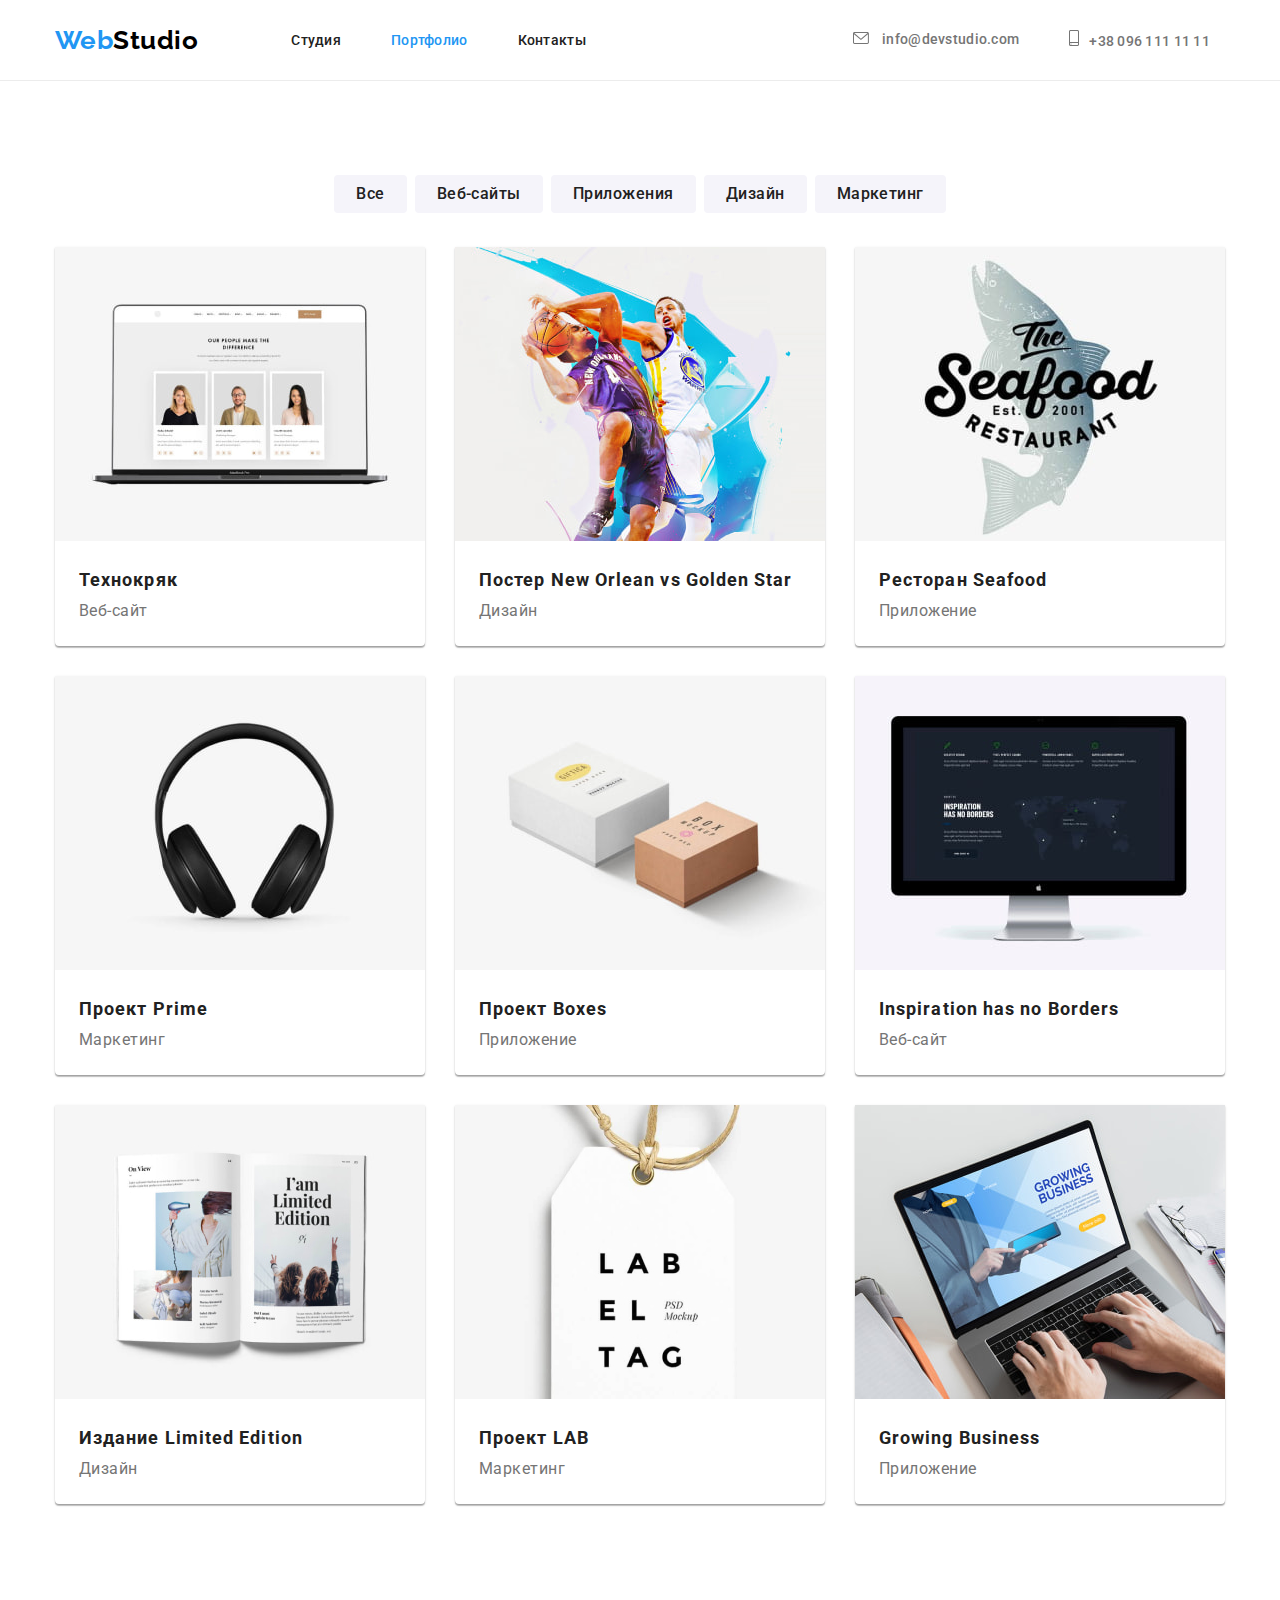
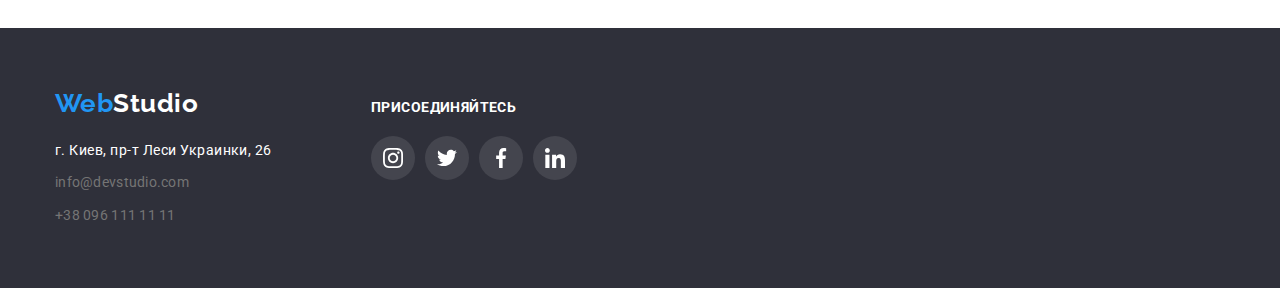
==== portfolio.html @ a1ad8b72 "HomeWork-5" ====
<!DOCTYPE html>
<html lang="ru">

<head>
  <meta charset="UTF-8" />
  <meta name="viewport" content="width=device-width, initial-scale=1.0" />
  <title lang="en">Home Work 3</title>
  <link rel="stylesheet" href="https://cdnjs.cloudflare.com/ajax/libs/modern-normalize/1.0.0/modern-normalize.css">
  <link rel="stylesheet" href="./css/styles.css" />
  <link href="https://fonts.googleapis.com/css2?family=Raleway:wght@700&family=Roboto:wght@400;500;700;900&display=swap"
    rel="stylesheet" />
</head>

<body>
  <!--HEADER-->
  <header class="header header-portfolio">
    <div class="header-container">
      <nav class="nav-container">
        <a href="index.html" class="title-webstudio">
          <span class="title-web">Web</span><span class="title-studio">Studio</span>
        </a>
        <ul class="header-list list">
          <li class="item"><a href="index.html" class="header-link">Студия</a></li>
          <li class="item"><a href="portfolio.html" class="header-link portfolio-link">Портфолио</a></li>
          <li class="item"><a href="" class="header-link">Контакты</a></li>
        </ul>
      </nav>

      <!--CONTACTS-->
      <ul class="contacts-list list">
        <li class="item">
          <div class="contacts-link">
            <a href="mailto:info@devstudio.com" class="emeil-mobile">
              <svg class="email-icon" width="16" height="12">
                <use href="./img/symbol-defs.svg#icon-envelope"></use>
              </svg>
              info@devstudio.com</a>
          </div>
        </li>
        <li class="item">
          <div class="contacts-link">
            <a href="tel:+380961111111" class="emeil-mobile"><svg class="mobile-icon" width="10" height="16">
                <use href="./img/symbol-defs.svg#icon-smartphone"></use>
              </svg>+38 096 111 11 11</a>
          </div>
        </li>
      </ul>
    </div>
  </header>

  <main class="portfolio-main">
    <!--FILTERS-->
    <section class="filters_projects">
      <div class="container-portfolio container">
        <ul class="filters-list">
          <li class="item">
            <button type="button" class="filters-list_item">Все</button>
          </li>
          <li class="item">
            <button type="button" class="filters-list_item ">Веб-сайты</button>
          </li>
          <li class="item">
            <button type="button" class="filters-list_item">Приложения</button>
          </li>
          <li class="item">
            <button type="button" class="filters-list_item">Дизайн</button>
          </li>
          <li class="item">
            <button type="button" class="filters-list_item">Маркетинг</button>
          </li>
        </ul>
        <!--PROJECTS-->
        <ul class="projects-list">
          <li class="item">
            <a href="#!"><img src="./img/images-portfolio/project-1.jpg" alt="Технокряк" width="370" height="294" /></a>
            <div class="container-info">
              <h3 class="projects-list_title">Технокряк</h3>
              <p class="projects-list_info">Веб-сайт</p>
            </div>
          </li>
          <li class="item">
            <a href="#!"><img src="./img/images-portfolio/project-2.jpg" alt="Постер New Orlean vs Golden Star"
                width="370" height="294" /></a>
            <div class="container-info">
              <h3 class="projects-list_title">
                Постер New Orlean vs Golden Star
              </h3>
              <p class="projects-list_info">Дизайн</p>
            </div>
          </li>
          <li class="item">
            <a href="#!"><img src="./img/images-portfolio/project-3.jpg" alt="Ресторан Seafood" width="370"
                height="294" /></a>
            <div class="container-info">
              <h3 class="projects-list_title">Ресторан Seafood</h3>
              <p class="projects-list_info">Приложение</p>
            </div>
          </li>
          <li class="item">
            <a href="#!"><img src="./img/images-portfolio/project-4.jpg" alt="Проект Prime" width="370"
                height="294" /></a>
            <div class="container-info">
              <h3 class="projects-list_title">Проект Prime</h3>
              <p class="projects-list_info">Маркетинг</p>
            </div>
          </li>
          <li class="item">
            <a href="#!"><img src="./img/images-portfolio/project-5.jpg" alt="Проект Boxes" width="370"
                height="294" /></a>
            <div class="container-info">
              <h3 class="projects-list_title">Проект Boxes</h3>
              <p class="projects-list_info">Приложение</p>
            </div>
          </li>
          <li class="item">
            <a href="#!"><img src="./img/images-portfolio/project-6.jpg" alt="Inspiration has no Borders" width="370"
                height="294" /></a>
            <div class="container-info">
              <h3 class="projects-list_title">Inspiration has no Borders</h3>
              <p class="projects-list_info">Веб-сайт</p>
            </div>
          </li>
          <li class="item">
            <a href="#!"><img src="./img/images-portfolio/project-7.jpg" alt="Издание Limited Edition" width="370"
                height="294" /></a>
            <div class="container-info">
              <h3 class="projects-list_title">Издание Limited Edition</h3>
              <p class="projects-list_info">Дизайн</p>
            </div>
          </li>
          <li class="item">
            <a href="#!"><img src="./img/images-portfolio/project-8.jpg" alt="Проект LAB" width="370"
                height="294" /></a>
            <div class="container-info">
              <h3 class="projects-list_title">Проект LAB</h3>
              <p class="projects-list_info">Маркетинг</p>
            </div>
          </li>
          <li class="item">
            <a href="#!"><img src="./img/images-portfolio/project-9.jpg" alt="Growing Business" width="370"
                height="294" /></a>
            <div class="container-info">
              <h3 class="projects-list_title">Growing Business</h3>
              <p class="projects-list_info">Приложение</p>
            </div>
          </li>
        </ul>
      </div>
    </section>

    <!--FOOTER-->
    <footer class="footer">
      <div class="container contacts-container">
        <div class="container-footer">
          <a href="index.html" class="title-webstudio">
            <div class="container-footer_title">
              <span class="title-web">Web</span><span class="title-studio title-studio_footer">Studio</span>
            </div>
          </a>
          <!--FIXED ADDRESS-->
          <address class="address">
            <div class="container-address">
              <p class="address-link">г. Киев, пр-т Леси Украинки, 26</p>
              <a href="mailto:info@devstudio.com" class="emeil-mobile contacts-footer">
                <p>info@devstudio.com</p>
              </a>
              <a href="tel:+380961111111" class="emeil-mobile contacts-footer">
                <p>+38 096 111 11 11</p>
              </a>
            </div>
          </address>
        </div>


        <div class="container links-container">
          <p class="social-links__title">
            присоединяйтесь
          </p>
          <ul class="links-container__list">
            <li class="links-container__item">
              <a href="" class="footer-list__link">
                <svg class="footer-list__icon">
                  <use href="./img/symbol-defs.svg#icon-instagram"></use>
                </svg>
              </a>
            </li>
            <li class="links-container__item">
              <a href="" class="footer-list__link">
                <svg class="footer-list__icon">
                  <use href="./img/symbol-defs.svg#icon-twitter"></use>
                </svg>
              </a>
            </li>
            <li class="links-container__item">
              <a href="" class="footer-list__link">
                <svg class="footer-list__icon">
                  <use href="./img/symbol-defs.svg#icon-facebook"></use>
                </svg>
              </a>
            </li>
            <li class="links-container__item">
              <a href="" class="footer-list__link">
                <svg class="footer-list__icon">
                  <use href="./img/symbol-defs.svg#icon-linkedin"></use>
                </svg>
              </a>
            </li>
          </ul>
        </div>
      </div>
    </footer>
</body>

</html>
---- css/styles.css ----
:root {
    --background-button: #2196F3;
    --title-color: #212121;
    --text-color: #757575;
    --background-hero-footer: #2F303A;
    --bg-portfolio-filter: #F5F4FA;
    --text-social-items: #AFB1B8;
}

h1,
h2,
h3,
h4,
h5,
h6,
p {
    padding: 0;
    margin: 0;
}

ul {
    padding: 0;
    margin: 0;
    list-style: none;
}



/*HEADER START======================================================*/

.header-container {
    display: flex;
    align-items: center;
    margin-right: auto;
    margin-left: auto;
    max-width: 1200px;
    padding-left: 15px;
    padding-right: 15px;
    height: 80px;
}

.nav-container {
    display: flex;
    align-items: center;

}

.title-webstudio {
    font-family: Raleway, sans-serif;
    text-decoration: none;
    letter-spacing: 0.03em;
}

.title-web {
    font-style: normal;
    font-weight: 700;
    font-size: 26px;
    line-height: 1.19;
    color: var(--background-button);
}

.title-studio {
    font-style: normal;
    font-weight: 700;
    font-size: 26px;
    line-height: 1.19;
    color: #000000;
}

.header-list {
    display: flex;
    margin-left: 93px;
}

/*.header-list .item:not(:last-child) {
    WE GIVE MARGIN TO ALL - LI ELEMENTS, EXCEPT LAST
    margin-right: 50px;}*/

.header-list .item+.item {
    margin-left: 50px;
}

.header-link {
    font-family: Roboto;
    font-style: normal;
    font-weight: 500;
    font-size: 14px;
    line-height: 1.14;
    color: var(--title-color);
    text-decoration: none;
    letter-spacing: 0.02em;
}

.studio-link {
    color: var(--background-button);
}

.portfolio-link {
    color: var(--background-button);
}

.header-link:hover,
.header-link:focus {
    color: var(--background-button);
}

/*NAVIGATION END==============================================*/

/*CONTACTS START=============================================*/
.contacts-list {
    display: flex;
    margin-left: auto;
    padding-right: 15px;
}

.contacts-list .item+.item {
    margin-left: 50px;
}

.contacts-link {
    padding: 0;
    border: none;
    fill: var(--text-color);
}

.contacts-link:hover {
    fill: var(--background-button);
    cursor: pointer;
}

.button:hover svg {
    fill: var(--background-button);
    cursor: pointer;
}


.email-icon {
    margin-right: 10px;
}

.mobile-icon {
    margin-right: 10px;
}


.emeil-mobile {
    font-family: Roboto;
    font-style: normal;
    font-weight: 500;
    font-size: 14px;
    line-height: 1.14;
    color: var(--text-color);
    text-decoration: none;
    line-height: 0;
    letter-spacing: 0.02em;
}

.emeil-mobile:hover,
.emeil-mobile:focus {
    color: var(--background-button);
}

/*CONTACTS END==================================================*/

button {
    font-family: inherit;
}

/*HERO BLOCK START===============================================*/

body {
    font-family: Roboto, sans-serif;
}

.hero {
    max-width: 1600px;
    height: 600px;
    padding: 200px 0;
    text-align: center;
    text-transform: uppercase;
    letter-spacing: 0.06em;
    margin-right: auto;
    margin-left: auto;
    background-image: linear-gradient(to right, rgba(47, 48, 58, 0.4),
            rgba(47, 48, 58, 0.4)),
        url(../img/hero-img.jpg);
    background-repeat: no-repeat;
    background-position: center;
    background-size: cover;
    background-color: var(--background-hero-footer);
}

.hero-title {
    text-align: center;
    font-style: normal;
    font-weight: 900;
    font-size: 44px;
    line-height: 1.36;
    color: #FFFFFF;
    margin-bottom: 30px;
}

.hero-button {
    padding: 10px 32px;
    font-weight: 700;
    font-size: 16px;
    color: #FFFFFF;
    background: var(--background-button);
    border: 0;
    cursor: pointer;
}

.hero-button:hover,
.hero-:focus {
    background: #0569bb;
}

/*HERO BLOCK END==================================================*/

/*BENEFITS START===============================================*/
.benefits-section {
    letter-spacing: 0.03em;
    padding-top: 94px;
    padding-bottom: 94px;
}

/*FLEX FOR MAIN=============================================*/
.container {
    margin-left: auto;
    margin-right: auto;
    padding-left: 15px;
    padding-right: 15px;
    width: 1200px;
}

/*FLEX FOR MAIN=============================================*/

.benefits-section_list {
    display: flex;
    justify-content: center;
}

.benefits-section_list .list-item+.list-item {
    margin-left: 30px;
}

.benefits-bg {
    display: flex;
    justify-content: center;
    align-items: center;

    width: 270px;
    height: 120px;
    margin-bottom: 30px;
    border-radius: 4px;
    background-color: var(--bg-portfolio-filter);
}

.benefits-bg_icons {
    width: 70px;
    height: 70px;
}

.benefits-section_title {
    font-style: normal;
    font-weight: bold;
    font-size: 14px;
    line-height: 1.14;
    text-transform: uppercase;
    color: var(--title-color);
}

.benefits-section_info {
    width: 270px;
    font-family: Roboto;
    font-style: normal;
    font-weight: normal;
    font-size: 14px;
    line-height: 1.71;
    color: var(--text-color);
}

/*BENEFITS END============================================*/

/*PORTFOLIO START==========================================*/

.portfolio {
    letter-spacing: 0.03em;
    padding-bottom: 94px;
}

.portfolio-list {
    display: flex;
    justify-content: center;
}

.portfolio-list .item+.item {
    margin-left: 30px
}

/* .portfolio-list .item:hover {
    transition: 0.1s;
    opacity: .65;
} */

.portfolio-title {
    font-style: normal;
    font-weight: bold;
    font-size: 36px;
    line-height: 1.16;
    text-align: center;
    color: var(--title-color);
    margin-bottom: 50px;
}



/*PORTFOLIO END=================================*/

/*TEAM START====================================*/

.team {
    letter-spacing: 0.03em;
    background-color: var(--bg-portfolio-filter);
    padding-top: 94px;
    padding-bottom: 94px;
}

.team-list {
    display: flex;
    justify-content: center;
}

.social-list {
    display: flex;
    justify-content: center;
    padding-bottom: 30px;
}

.social-list__link {
    display: flex;
    justify-content: center;
    align-items: center;
    width: 44px;
    height: 44px;
    border-radius: 50%;
}

.social-list__item+.social-list__item {
    margin-left: 10px;
}

.social-list__icon {
    width: 20px;
    height: 20px;
    fill: var(--text-social-items);
}

.social-list__link:hover {
    background-color: var(--background-button);
}

.social-list__link:hover svg {
    fill: #FFFFFF;
}

.team-list .item {
    box-shadow: 0px 1px 3px rgba(0, 0, 0, 0.12),
        0px 1px 1px rgba(0, 0, 0, 0.14),
        0px 2px 1px rgba(0, 0, 0, 0.2);
    transition: 0.2s;
    border-radius: 0px 0px 4px 4px;
    background: #fff;
}

.team-list .item:hover {
    box-shadow: 0 8px 8px 0 rgba(0, 0, 0, 0.4);
}

.team-list .item+.item {
    margin-left: 30px;
}

.team-title {
    font-style: normal;
    font-weight: bold;
    font-size: 36px;
    line-height: 1.16;
    text-align: center;
    color: var(--title-color);
    margin-bottom: 50px;
}

.team-list_name {
    font-style: normal;
    font-weight: 500;
    font-size: 16px;
    line-height: 1.18;
    color: var(--title-color);
    text-align: center;
    padding-top: 15px;
}

.team-list_pos {
    font-style: normal;
    font-weight: normal;
    font-size: 16px;
    line-height: 1.18;
    color: var(--text-color);
    text-align: center;
    padding-bottom: 15px;
}

/*=======================TEAM END============================*/

/*========================CLIENTS START======================*/
.clients {
    letter-spacing: 0.03em;
    padding-top: 94px;
    padding-bottom: 94px;
}

.clients-title {
    font-style: normal;
    font-weight: bold;
    font-size: 36px;
    line-height: 1.167;
    text-align: center;
    color: var(--title-color);
    margin-bottom: 50px;
}

.clients-list {
    display: flex;
    justify-content: center;
}

.clients-list__link {
    display: flex;
    justify-content: center;
    align-items: center;

    width: 170px;
    height: 90px;
    border: 1px solid #AFB1B8;
    box-sizing: border-box;
    border-radius: 4px;
}

.clients-list__icon {
    fill: var(--text-social-items);
}

.clients-list__link:hover {
    border-color: var(--background-button);
}

.clients-list__link:hover svg {
    fill: var(--background-button);
}

.clients-list__item+.clients-list__item {
    margin-left: 30px;
}

/*CLIENTS END========================*/

/*FOOTER START===================================================*/

.footer {
    background: var(--background-hero-footer);
    letter-spacing: 0.03em;
    padding-top: 60px;
    padding-bottom: 60px;
}

.address {
    font-style: normal;
    font-weight: normal;
    font-size: 14px;
    line-height: 1.71;
    text-decoration: none;
    color: #FFFFFF;
}

.address-link {
    margin-bottom: 9px;
    min-width: 231px;
}

.container-address .contacts-footer+.contacts-footer {
    margin-top: 9px;
}

.contacts-footer {
    font-style: normal;
    font-weight: normal;
    font-size: 14px;
    line-height: 1.71;
    color: var(--text-color);
    width: fit-content;
}

.contacts-container {
    display: flex;
    align-items: baseline;
}

.container-footer {
    display: flex;
    flex-direction: column;
    justify-content: flex-start;
}

.container-footer_title {
    display: flex;
    justify-content: flex-start;
    margin-bottom: 20px;
}

.title-webstudio {
    max-width: 145px;
}

.container-address {
    display: flex;
    flex-direction: column;
    justify-content: flex-start;
}

.title-studio_footer {
    color: #FFFFFF;
}

.links-container {
    display: flex;
    flex-direction: column;
    justify-content: flex-start;

    margin-left: 70px;
}

.links-container__list {
    display: flex;
    margin-top: 20px;
}

.footer-list__link {
    display: flex;
    justify-content: center;
    align-items: center;
    width: 44px;
    height: 44px;
    background-color: rgba(255, 255, 255, 0.1);
    border-radius: 50%;
}

.links-container__item+.links-container__item {
    margin-left: 10px;
}

.footer-list__icon {
    width: 20px;
    height: 20px;
    fill: #FFFFFF;
}

.footer-list__link:hover {
    background-color: var(--background-button);
}

.social-links__title {
    display: flex;
    font-family: Roboto;
    font-style: normal;
    font-weight: bold;
    font-size: 14px;
    line-height: 1.14;
    letter-spacing: 0.03em;
    text-transform: uppercase;
    color: #FFFFFF;
}

/*FOOTER END=======================================================*/

/*PORTFOLIO.HTML START======================*/

.filters_projects {
    padding-top: 94px;
    padding-bottom: 94px;
}

.container-portfolio {
    display: flex;
    flex-direction: column;
    justify-content: center;

}

.header-portfolio {
    border-bottom: 1px solid #ECECEC;
}

.filters-list {
    display: flex;
    justify-content: center;
    margin-bottom: 34px;
}

.filters-list .item+.item {
    margin-left: 8px;
}

.filters-list .item {
    align-items: center;
}

button {
    padding: 0;
    border: none;
    background: none;
}

.filters-list_item {
    width: fit-content;
    max-height: 38px;
    padding: 6px 22px;
    background: var(--bg-portfolio-filter);
    border-radius: 4px;
    font-style: normal;
    font-weight: 500;
    font-size: 16px;
    line-height: 1.62;
    text-align: center;
    color: var(--title-color);
    letter-spacing: 0.03em;
    cursor: pointer;
}

.filters-list_item:hover,
.filters-list_item:focus,
.filters-list_item:active {
    background: var(--background-button);
    color: #FFFFFF;
    border-radius: 4px;
}

/*PROJECTS START========================================*/

.projects-list_title {
    font-style: normal;
    font-weight: bold;
    font-size: 18px;
    line-height: 1.7;
    color: var(--title-color);
    letter-spacing: 0.06em;
}

.projects-list_info {
    font-style: normal;
    font-weight: normal;
    font-size: 16px;
    line-height: 1.87;
    color: var(--text-color);
    letter-spacing: 0.03em;
}

.container-info {
    padding: 20px 24px;
}

.projects-list {
    display: flex;
    flex-wrap: wrap;
    justify-content: center;
}

.projects-list .item {
    box-shadow: 0px 1px 3px rgba(0, 0, 0, 0.12),
        0px 1px 1px rgba(0, 0, 0, 0.14),
        0px 2px 1px rgba(0, 0, 0, 0.2);
    transition: 0.2s;
    border-radius: 0px 0px 4px 4px;
    background: #fff;
    margin-bottom: 30px;
    margin-right: 30px;
}

.projects-list .item:hover {
    box-shadow: 0 8px 8px 0 rgba(0, 0, 0, 0.4);
}

.projects-list .item:nth-child(3n) {
    margin-right: 0;
}

/* .projects-list .item:nth-last-child(n+7) {
    margin-top: 0;
} */



/*PORTFOLIO.HTML END*/
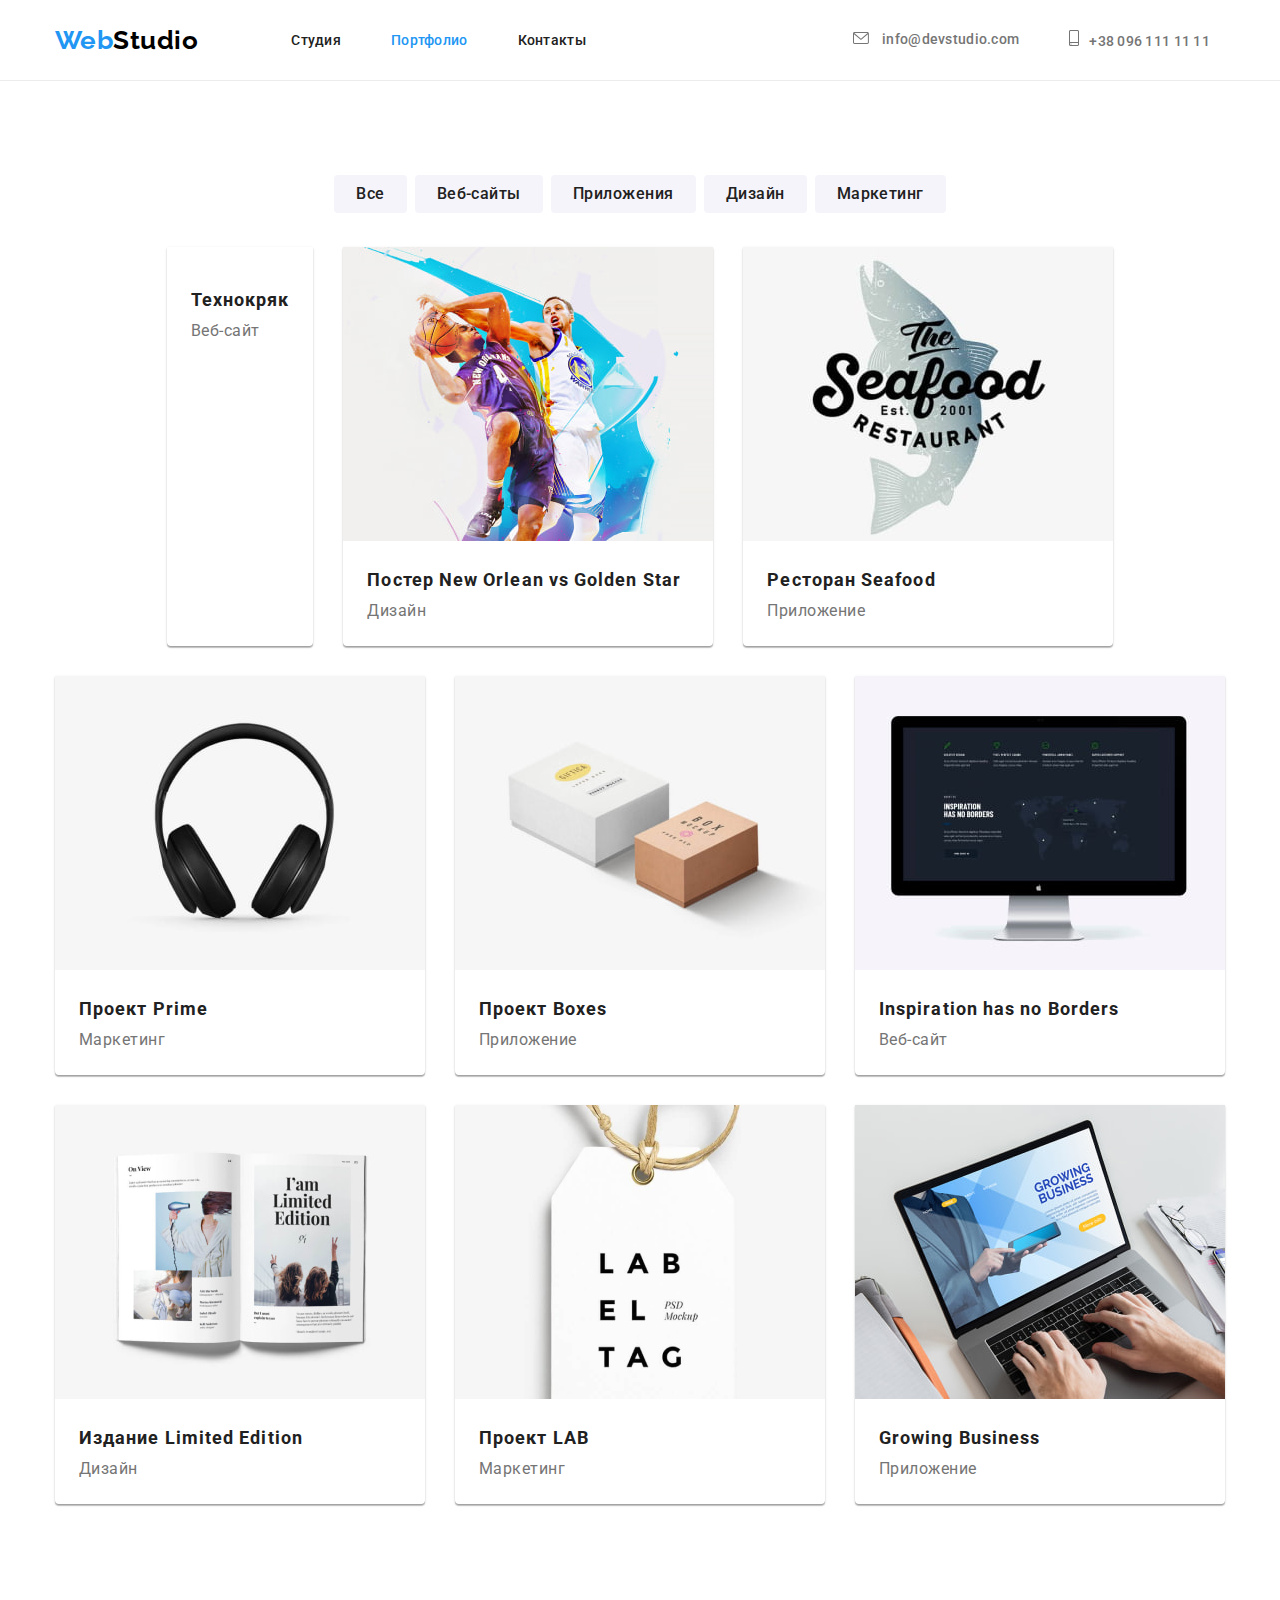
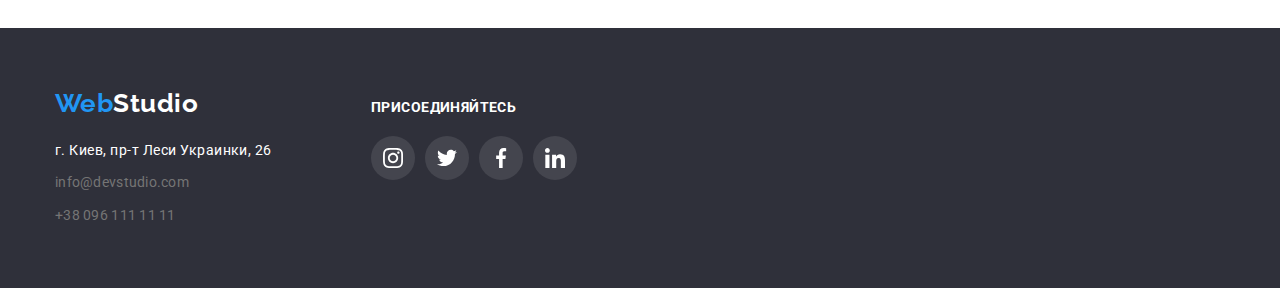
==== commit 369c5d7f: "HomeWork5 2v." ====
--- a/portfolio.html
+++ b/portfolio.html
@@ -49,7 +49,7 @@
   </header>
 
   <main class="portfolio-main">
-    <!--FILTERS-->
+    <!--FILTERS=================================================================================-->
     <section class="filters_projects">
       <div class="container-portfolio container">
         <ul class="filters-list">
@@ -69,10 +69,19 @@
             <button type="button" class="filters-list_item">Маркетинг</button>
           </li>
         </ul>
-        <!--PROJECTS-->
+        <!--PROJECTS==========================================================================-->
         <ul class="projects-list">
           <li class="item">
-            <a href="#!"><img src="./img/images-portfolio/project-1.jpg" alt="Технокряк" width="370" height="294" /></a>
+            <a href="#!" class="projects-list__link">
+              <div class="projects-list__container">
+                <img src="./img/images-portfolio/project-1.jpg" alt="Технокряк" width="370" height="294" />
+                <p class="projects-list__text">
+                  Технокряк это современная площадка распространения коронавируса. Компании используют эту платформу для
+                  цифрового
+                  шпионажа и атак на защищённые сервера конкурентов.
+                </p>
+              </div>
+            </a>
             <div class="container-info">
               <h3 class="projects-list_title">Технокряк</h3>
               <p class="projects-list_info">Веб-сайт</p>
--- a/css/styles.css
+++ b/css/styles.css
@@ -24,9 +24,17 @@
     list-style: none;
 }
 
-
-
 /*HEADER START======================================================*/
+/* .page-header {
+    position: fixed;
+    top: 0;
+    left: 0;
+    width: 100%;
+    min-height: 80px;
+    background-color: #fff;
+
+    z-index: 999;
+} */
 
 .header-container {
     display: flex;
@@ -42,7 +50,6 @@
 .nav-container {
     display: flex;
     align-items: center;
-
 }
 
 .title-webstudio {
@@ -81,6 +88,8 @@
 }
 
 .header-link {
+    position: relative;
+
     font-family: Roboto;
     font-style: normal;
     font-weight: 500;
@@ -95,6 +104,22 @@
     color: var(--background-button);
 }
 
+.header-link::after {
+    content: '';
+    display: block;
+
+    position: absolute;
+    left: 0;
+    bottom: -32px;
+    width: 100%;
+    height: 4px;
+
+    background: var(--background-button);
+    border-radius: 2px;
+
+    transform: scaleX(0);
+}
+
 .portfolio-link {
     color: var(--background-button);
 }
@@ -102,6 +127,16 @@
 .header-link:hover,
 .header-link:focus {
     color: var(--background-button);
+    transition-timing-function: cubic-bezier(0.4, 0, 0.2, 1);
+    transition-duration: 250ms;
+}
+
+.header-link:hover::after,
+.header-link:focus::after {
+    color: var(--background-button);
+    transition-timing-function: cubic-bezier(0.4, 0, 0.2, 1);
+    transition-duration: 250ms;
+    transform: scaleX(1);
 }
 
 /*NAVIGATION END==============================================*/
@@ -123,12 +158,14 @@
     fill: var(--text-color);
 }
 
-.contacts-link:hover {
+.contacts-link:hover,
+.contacts-link:focus {
     fill: var(--background-button);
     cursor: pointer;
 }
 
-.button:hover svg {
+.button:hover svg,
+.button:focus svg {
     fill: var(--background-button);
     cursor: pointer;
 }
@@ -165,6 +202,15 @@
 button {
     font-family: inherit;
 }
+
+/*==================MAIN START=====================================*/
+/* main {
+    position: relative;
+    width: 100%;
+    padding-top: 80px;
+} */
+
+/*==================MAIN START=====================================*/
 
 /*HERO BLOCK START===============================================*/
 
@@ -213,6 +259,8 @@
 .hero-button:hover,
 .hero-:focus {
     background: #0569bb;
+    transition-timing-function: cubic-bezier(0.4, 0, 0.2, 1);
+    transition-duration: 250ms;
 }
 
 /*HERO BLOCK END==================================================*/
@@ -298,10 +346,37 @@
     margin-left: 30px
 }
 
-/* .portfolio-list .item:hover {
-    transition: 0.1s;
-    opacity: .65;
-} */
+.portfolio-list .item {
+    position: relative;
+}
+
+.portfolio-list__container {
+    position: relative;
+    bottom: 20%;
+    left: 0;
+
+    display: flex;
+    justify-content: center;
+    align-items: center;
+
+    max-width: 370px;
+    min-height: 70px;
+
+    background: rgba(47, 48, 58, 0.8);
+}
+
+.portfolio-list__info {
+    width: fit-content;
+    font-style: normal;
+    font-weight: bold;
+    font-size: 14px;
+    line-height: 1.14;
+    text-align: center;
+    letter-spacing: 0.03em;
+    text-transform: uppercase;
+
+    color: #FFFFFF;
+}
 
 .portfolio-title {
     font-style: normal;
@@ -356,12 +431,18 @@
     fill: var(--text-social-items);
 }
 
-.social-list__link:hover {
+.social-list__link:hover,
+.social-list__link:focus {
     background-color: var(--background-button);
-}
-
-.social-list__link:hover svg {
+    transition-timing-function: cubic-bezier(0.4, 0, 0.2, 1);
+    transition-duration: 250ms;
+}
+
+.social-list__link:hover svg,
+.social-list__link:focus svg {
     fill: #FFFFFF;
+    transition-timing-function: cubic-bezier(0.4, 0, 0.2, 1);
+    transition-duration: 250ms;
 }
 
 .team-list .item {
@@ -375,6 +456,8 @@
 
 .team-list .item:hover {
     box-shadow: 0 8px 8px 0 rgba(0, 0, 0, 0.4);
+    transition-timing-function: cubic-bezier(0.4, 0, 0.2, 1);
+    transition-duration: 250ms;
 }
 
 .team-list .item+.item {
@@ -451,12 +534,18 @@
     fill: var(--text-social-items);
 }
 
-.clients-list__link:hover {
+.clients-list__link:hover,
+.clients-list__link:focus {
     border-color: var(--background-button);
-}
-
-.clients-list__link:hover svg {
+    transition-timing-function: cubic-bezier(0.4, 0, 0.2, 1);
+    transition-duration: 250ms;
+}
+
+.clients-list__link:hover svg,
+.clients-list__link:focus svg {
     fill: var(--background-button);
+    transition-timing-function: cubic-bezier(0.4, 0, 0.2, 1);
+    transition-duration: 250ms;
 }
 
 .clients-list__item+.clients-list__item {
@@ -565,8 +654,11 @@
     fill: #FFFFFF;
 }
 
-.footer-list__link:hover {
+.footer-list__link:hover,
+.footer-list__link:focus {
     background-color: var(--background-button);
+    transition-timing-function: cubic-bezier(0.4, 0, 0.2, 1);
+    transition-duration: 250ms;
 }
 
 .social-links__title {
@@ -583,6 +675,75 @@
 
 /*FOOTER END=======================================================*/
 
+/*==========MODAL WINDOW START======================*/
+.backdrop {
+    position: fixed;
+    top: 0;
+    left: 0;
+    width: 100%;
+    height: 100%;
+    background: rgba(0, 0, 0, 0.2);
+}
+
+.backdrop.is-hidden {
+    opacity: 0;
+    pointer-events: none;
+}
+
+.modal {
+    position: absolute;
+    left: 50%;
+    top: 50%;
+    transform: translate(-50%, -50%);
+
+    min-width: 528px;
+    min-height: 581px;
+    padding: 15px;
+
+    background: #FFFFFF;
+    box-shadow: 0px 1px 3px rgba(0, 0, 0, 0.12),
+        0px 1px 1px rgba(0, 0, 0, 0.14),
+        0px 2px 1px rgba(0, 0, 0, 0.2);
+    border-radius: 4px;
+}
+
+.close-button {
+    display: flex;
+    justify-content: center;
+    align-items: center;
+
+    position: absolute;
+    top: 8px;
+    right: 8px;
+
+    width: 30px;
+    height: 30px;
+    border-radius: 50%;
+    background: #FFFFFF;
+    border: 1px solid rgba(0, 0, 0, 0.1);
+}
+
+.modal-icons {
+    width: 11px;
+    height: 11px;
+    fill: #000000;
+}
+
+.close-button:hover,
+.close-button:focus {
+    cursor: pointer;
+    fill: var(--background-button);
+}
+
+.close-button:hover svg,
+.close-button:focus svg {
+    fill: var(--background-button);
+    transition-timing-function: cubic-bezier(0.4, 0, 0.2, 1);
+    transition-duration: 250ms;
+}
+
+/*==========MODAL WINDOW END======================*/
+
 /*PORTFOLIO.HTML START======================*/
 
 .filters_projects {
@@ -615,7 +776,7 @@
     align-items: center;
 }
 
-button {
+.filters-list_item {
     padding: 0;
     border: none;
     background: none;
@@ -638,14 +799,47 @@
 }
 
 .filters-list_item:hover,
-.filters-list_item:focus,
-.filters-list_item:active {
+.filters-list_item:focus {
     background: var(--background-button);
     color: #FFFFFF;
     border-radius: 4px;
+    transition-timing-function: cubic-bezier(0.4, 0, 0.2, 1);
+    transition-duration: 250ms;
 }
 
 /*PROJECTS START========================================*/
+
+.projects-list__link {
+    position: relative;
+    display: inline-block;
+}
+
+.projects-list__text {
+    width: 370px;
+    font-size: 18px;
+    line-height: 1.55;
+    letter-spacing: 0.03em;
+    text-decoration: none;
+    color: #FFFFFF;
+}
+
+.projects-list__container {
+    display: inline-block;
+    position: absolute;
+    transform: translateY(100%);
+    width: 370px;
+    height: 294px;
+    padding: 63px 24px;
+    opacity: 0;
+}
+
+.projects-list__link:hover .projects-list__container,
+.projects-list__link:focus .projects-list__container {
+    transform: translateY(0);
+    opacity: 1;
+    background-color: rgba(33, 150, 243, 0.9);
+    transition: background-color 250ms cubic-bezier(0.4, 0, 0.2, 1);
+}
 
 .projects-list_title {
     font-style: normal;
@@ -676,6 +870,9 @@
 }
 
 .projects-list .item {
+    max-width: 370px;
+    max-height: 404px;
+
     box-shadow: 0px 1px 3px rgba(0, 0, 0, 0.12),
         0px 1px 1px rgba(0, 0, 0, 0.14),
         0px 2px 1px rgba(0, 0, 0, 0.2);
@@ -686,8 +883,11 @@
     margin-right: 30px;
 }
 
-.projects-list .item:hover {
+.projects-list .item:hover,
+.projects-list .item:focus {
     box-shadow: 0 8px 8px 0 rgba(0, 0, 0, 0.4);
+    transition-timing-function: cubic-bezier(0.4, 0, 0.2, 1);
+    transition-duration: 250ms;
 }
 
 .projects-list .item:nth-child(3n) {
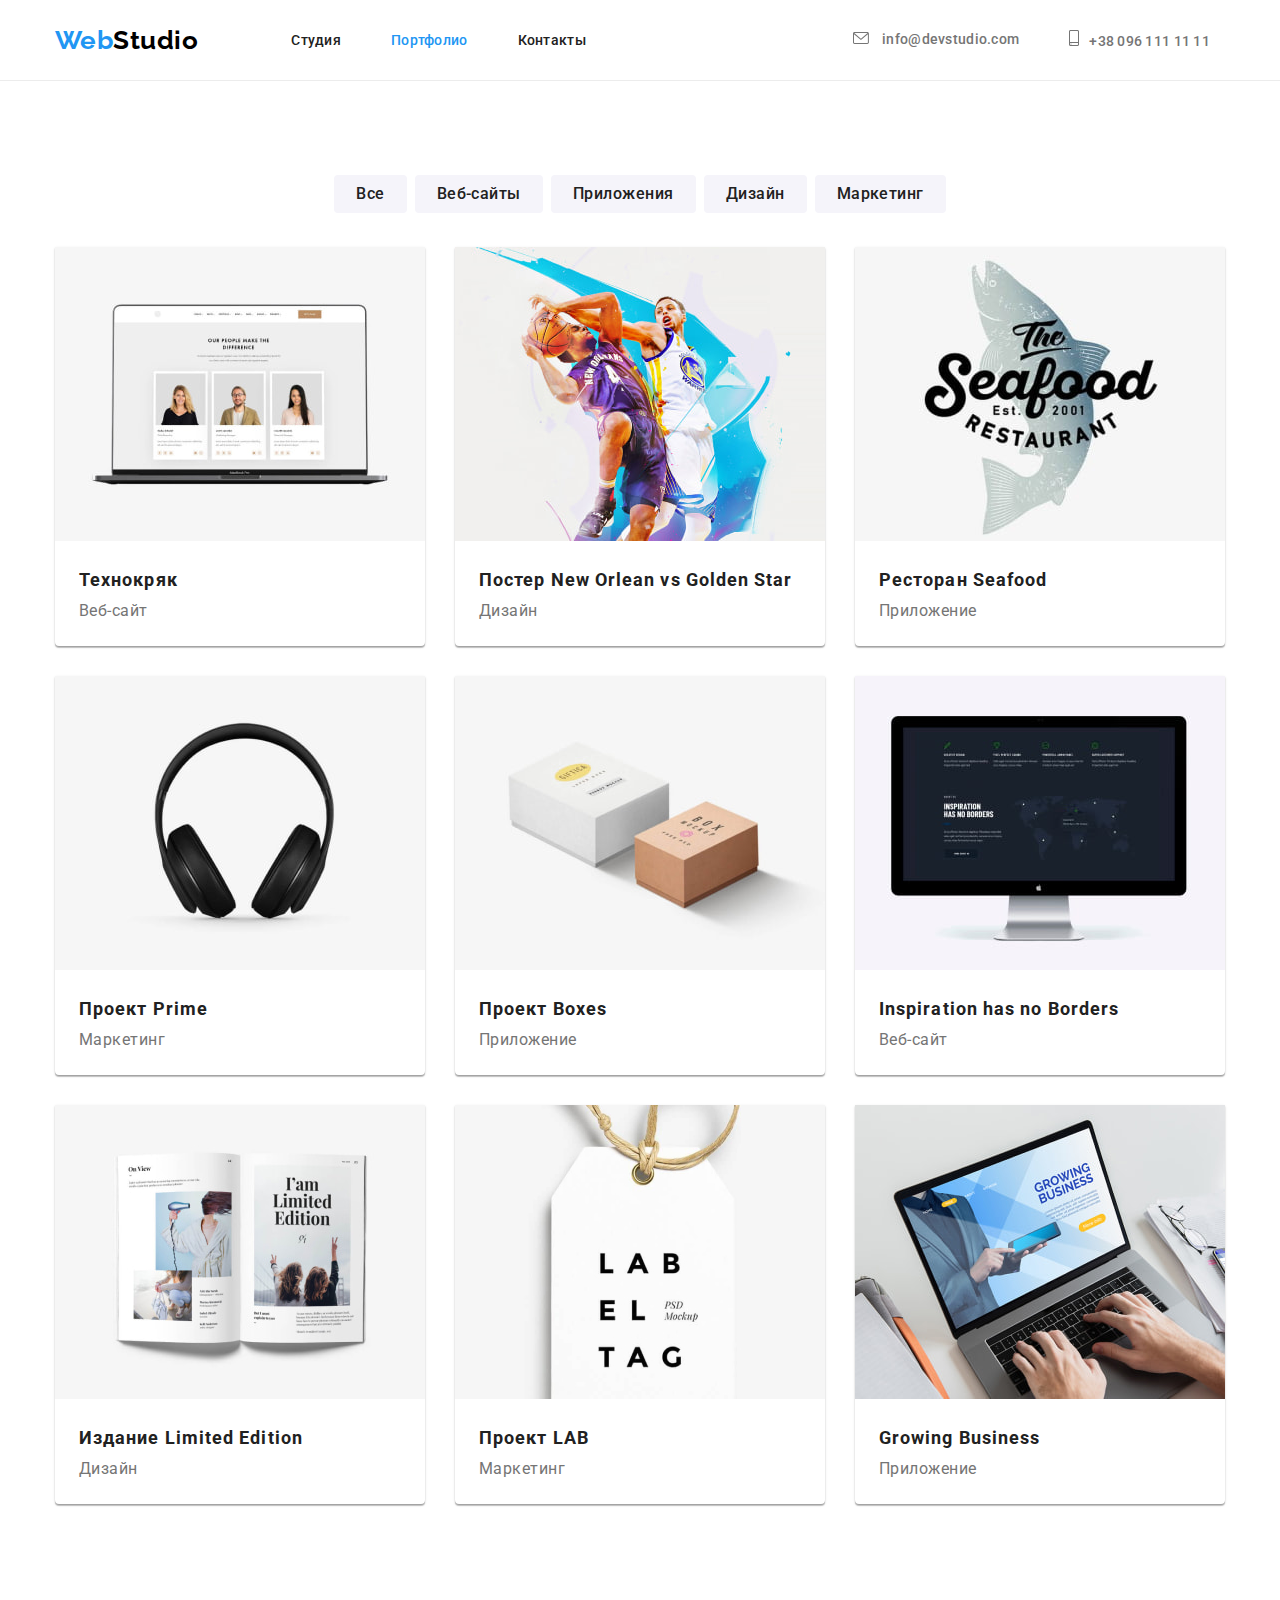
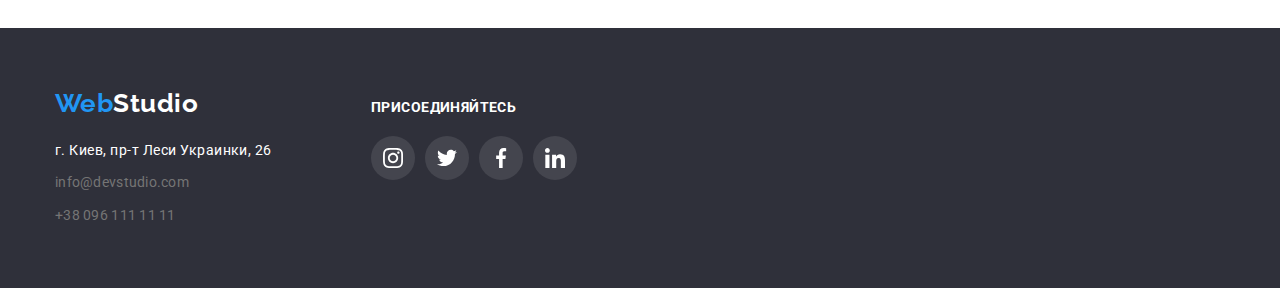
==== commit 7e51a910: "HW-5 3v" ====
--- a/portfolio.html
+++ b/portfolio.html
@@ -73,14 +73,12 @@
         <ul class="projects-list">
           <li class="item">
             <a href="#!" class="projects-list__link">
-              <div class="projects-list__container">
-                <img src="./img/images-portfolio/project-1.jpg" alt="Технокряк" width="370" height="294" />
-                <p class="projects-list__text">
-                  Технокряк это современная площадка распространения коронавируса. Компании используют эту платформу для
-                  цифрового
-                  шпионажа и атак на защищённые сервера конкурентов.
-                </p>
-              </div>
+              <img src="./img/images-portfolio/project-1.jpg" alt="Технокряк" width="370" height="294" />
+              <p class="projects-list__text">
+                Технокряк это современная площадка распространения коронавируса. Компании используют эту платформу для
+                цифрового
+                шпионажа и атак на защищённые сервера конкурентов.
+              </p>
             </a>
             <div class="container-info">
               <h3 class="projects-list_title">Технокряк</h3>
--- a/css/styles.css
+++ b/css/styles.css
@@ -812,18 +812,12 @@
 .projects-list__link {
     position: relative;
     display: inline-block;
-}
-
-.projects-list__text {
+
     width: 370px;
-    font-size: 18px;
-    line-height: 1.55;
-    letter-spacing: 0.03em;
-    text-decoration: none;
-    color: #FFFFFF;
-}
-
-.projects-list__container {
+    height: 294px;
+}
+
+/* .projects-list__container {
     display: inline-block;
     position: absolute;
     transform: translateY(100%);
@@ -831,14 +825,34 @@
     height: 294px;
     padding: 63px 24px;
     opacity: 0;
-}
-
-.projects-list__link:hover .projects-list__container,
-.projects-list__link:focus .projects-list__container {
+} */
+
+.projects-list__link:hover .projects-list__text,
+.projects-list__link:focus .projects-list__text {
+    background-color: rgba(33, 150, 243, 0.9);
+    transition: background-color 250ms cubic-bezier(0.4, 0, 0.2, 1);
     transform: translateY(0);
     opacity: 1;
-    background-color: rgba(33, 150, 243, 0.9);
-    transition: background-color 250ms cubic-bezier(0.4, 0, 0.2, 1);
+}
+
+.projects-list__text {
+    display: inline-block;
+    position: absolute;
+    top: 0;
+    left: 0;
+    transform: translateY(100%);
+
+    width: 100%;
+    height: 100%;
+    padding: 63px 24px;
+
+    font-size: 18px;
+    line-height: 1.55;
+    letter-spacing: 0.03em;
+    text-decoration: none;
+    color: #FFFFFF;
+    opacity: 0;
+    pointer-events: none;
 }
 
 .projects-list_title {
@@ -871,7 +885,6 @@
 
 .projects-list .item {
     max-width: 370px;
-    max-height: 404px;
 
     box-shadow: 0px 1px 3px rgba(0, 0, 0, 0.12),
         0px 1px 1px rgba(0, 0, 0, 0.14),
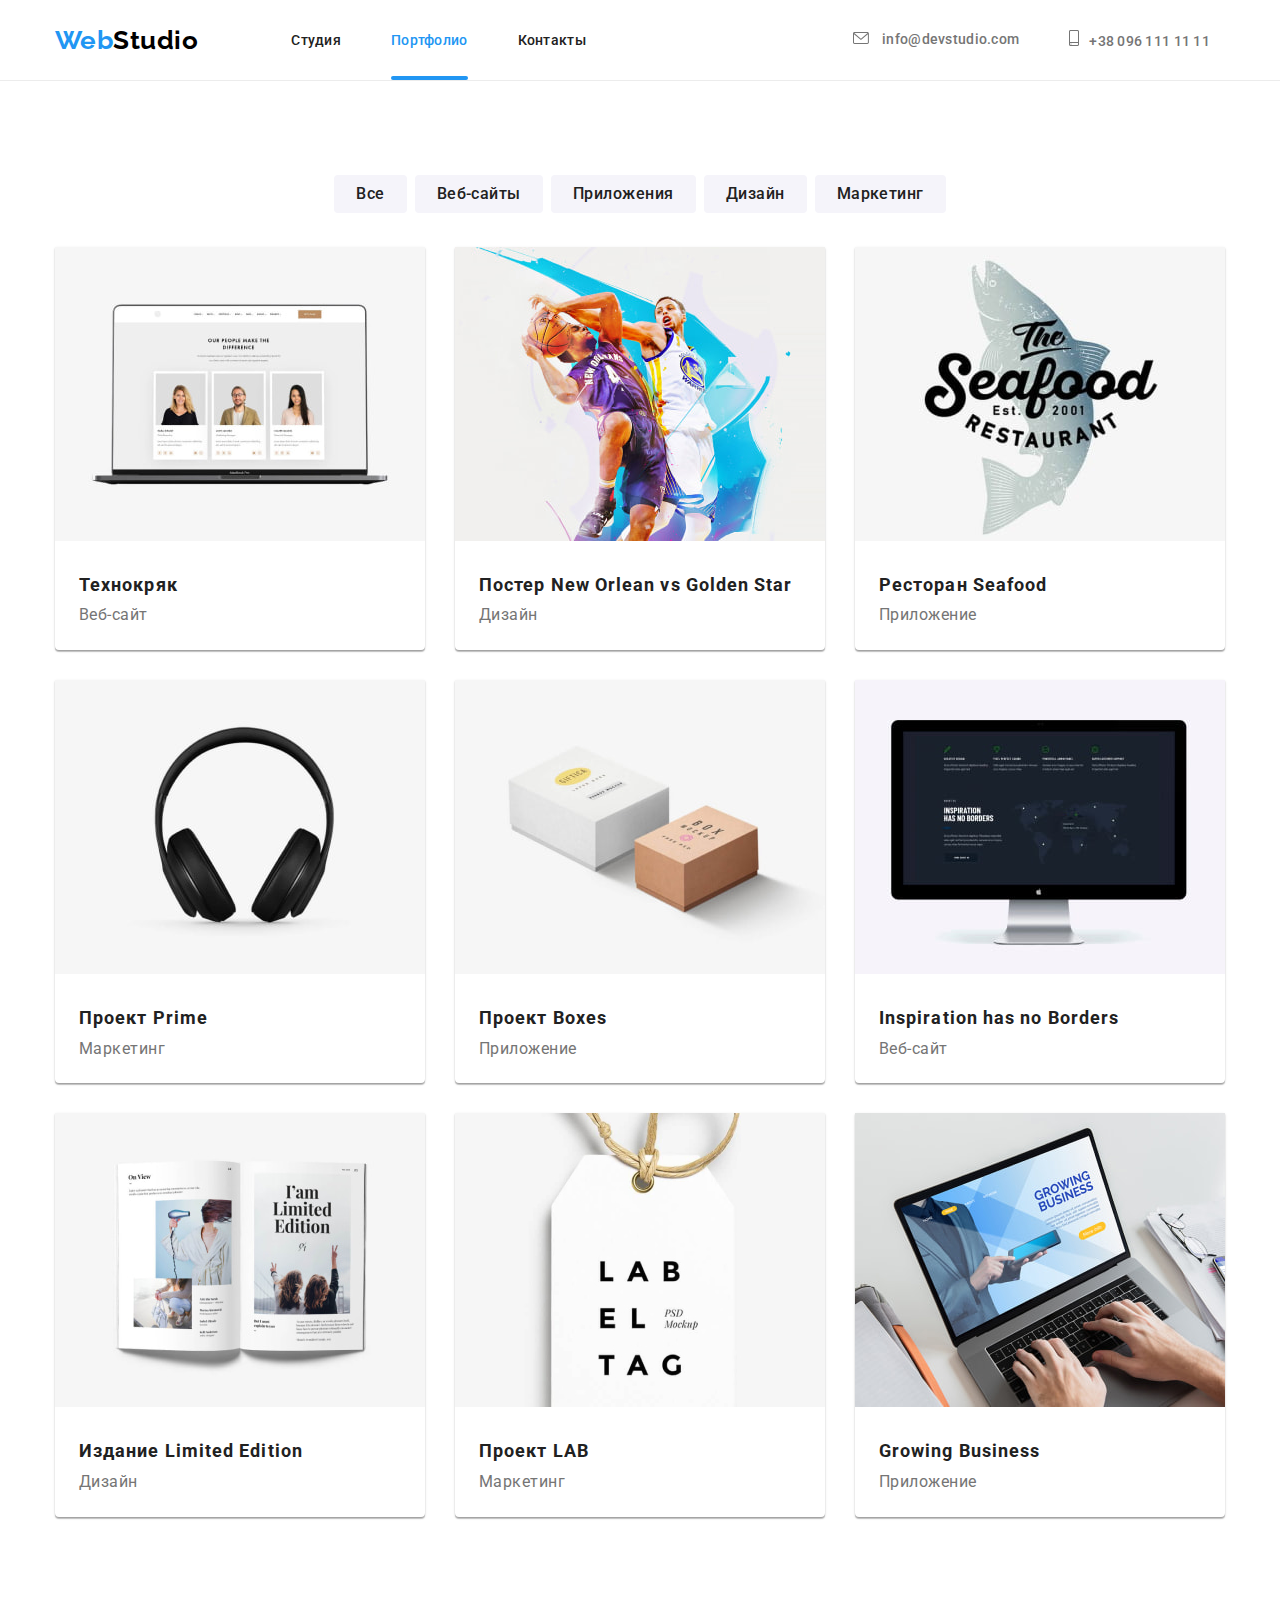
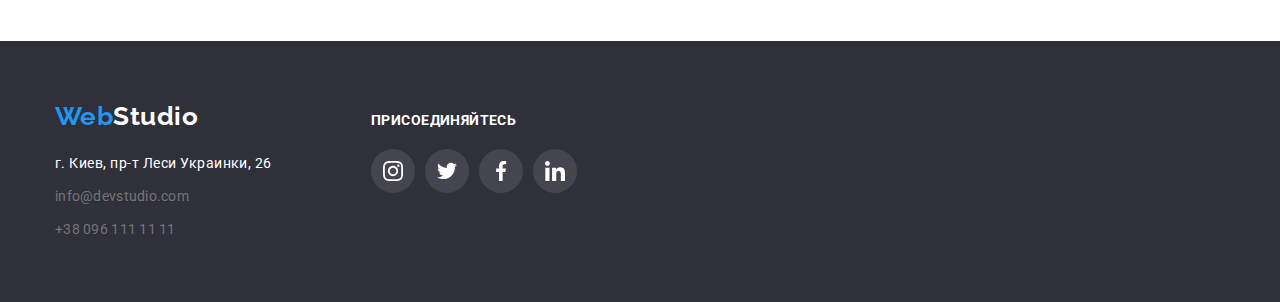
==== commit 45bc5b9e: "HW-5 finish" ====
--- a/portfolio.html
+++ b/portfolio.html
@@ -20,9 +20,9 @@
           <span class="title-web">Web</span><span class="title-studio">Studio</span>
         </a>
         <ul class="header-list list">
-          <li class="item"><a href="index.html" class="header-link">Студия</a></li>
+          <li class="item"><a href="index.html" class="header-link header-link__border">Студия</a></li>
           <li class="item"><a href="portfolio.html" class="header-link portfolio-link">Портфолио</a></li>
-          <li class="item"><a href="" class="header-link">Контакты</a></li>
+          <li class="item"><a href="" class="header-link header-link__border">Контакты</a></li>
         </ul>
       </nav>
 
@@ -73,12 +73,14 @@
         <ul class="projects-list">
           <li class="item">
             <a href="#!" class="projects-list__link">
-              <img src="./img/images-portfolio/project-1.jpg" alt="Технокряк" width="370" height="294" />
-              <p class="projects-list__text">
-                Технокряк это современная площадка распространения коронавируса. Компании используют эту платформу для
-                цифрового
-                шпионажа и атак на защищённые сервера конкурентов.
-              </p>
+              <div class="projects-list__container">
+                <img src="./img/images-portfolio/project-1.jpg" alt="Технокряк" width="370" height="294" />
+                <p class="projects-list__text">
+                  Технокряк это современная площадка распространения коронавируса. Компании используют эту платформу для
+                  цифрового
+                  шпионажа и атак на защищённые сервера конкурентов.
+                </p>
+              </div>
             </a>
             <div class="container-info">
               <h3 class="projects-list_title">Технокряк</h3>
@@ -86,8 +88,17 @@
             </div>
           </li>
           <li class="item">
-            <a href="#!"><img src="./img/images-portfolio/project-2.jpg" alt="Постер New Orlean vs Golden Star"
-                width="370" height="294" /></a>
+            <a href="#!" class="projects-list__link">
+              <div class="projects-list__container">
+                <img src="./img/images-portfolio/project-2.jpg" alt="Постер New Orlean vs Golden Star" width="370"
+                  height="294" />
+                <p class="projects-list__text">
+                  Технокряк это современная площадка распространения коронавируса. Компании используют эту платформу для
+                  цифрового
+                  шпионажа и атак на защищённые сервера конкурентов.
+                </p>
+              </div>
+            </a>
             <div class="container-info">
               <h3 class="projects-list_title">
                 Постер New Orlean vs Golden Star
@@ -96,56 +107,114 @@
             </div>
           </li>
           <li class="item">
-            <a href="#!"><img src="./img/images-portfolio/project-3.jpg" alt="Ресторан Seafood" width="370"
-                height="294" /></a>
+            <a href="#!" class="projects-list__link">
+              <div class="projects-list__container">
+                <img src="./img/images-portfolio/project-3.jpg" alt="Ресторан Seafood" width="370" height="294" />
+                <p class="projects-list__text">
+                  Технокряк это современная площадка распространения коронавируса. Компании используют эту платформу для
+                  цифрового
+                  шпионажа и атак на защищённые сервера конкурентов.
+                </p>
+              </div>
+            </a>
             <div class="container-info">
               <h3 class="projects-list_title">Ресторан Seafood</h3>
               <p class="projects-list_info">Приложение</p>
             </div>
           </li>
           <li class="item">
-            <a href="#!"><img src="./img/images-portfolio/project-4.jpg" alt="Проект Prime" width="370"
-                height="294" /></a>
+            <a href="#!" class="projects-list__link">
+              <div class="projects-list__container">
+                <img src="./img/images-portfolio/project-4.jpg" alt="Проект Prime" width="370" height="294" />
+                <p class="projects-list__text">
+                  Технокряк это современная площадка распространения коронавируса. Компании используют эту платформу для
+                  цифрового
+                  шпионажа и атак на защищённые сервера конкурентов.
+                </p>
+              </div>
+            </a>
             <div class="container-info">
               <h3 class="projects-list_title">Проект Prime</h3>
               <p class="projects-list_info">Маркетинг</p>
             </div>
           </li>
           <li class="item">
-            <a href="#!"><img src="./img/images-portfolio/project-5.jpg" alt="Проект Boxes" width="370"
-                height="294" /></a>
+            <a href="#!" class="projects-list__link">
+              <div class="projects-list__container">
+                <img src="./img/images-portfolio/project-5.jpg" alt="Проект Boxes" width="370" height="294" />
+                <p class="projects-list__text">
+                  Технокряк это современная площадка распространения коронавируса. Компании используют эту платформу для
+                  цифрового
+                  шпионажа и атак на защищённые сервера конкурентов.
+                </p>
+              </div>
+            </a>
             <div class="container-info">
               <h3 class="projects-list_title">Проект Boxes</h3>
               <p class="projects-list_info">Приложение</p>
             </div>
           </li>
           <li class="item">
-            <a href="#!"><img src="./img/images-portfolio/project-6.jpg" alt="Inspiration has no Borders" width="370"
-                height="294" /></a>
+            <a href="#!" class="projects-list__link">
+              <div class="projects-list__container">
+                <img src="./img/images-portfolio/project-6.jpg" alt="Inspiration has no Borders" width="370"
+                  height="294" />
+                <p class="projects-list__text">
+                  Технокряк это современная площадка распространения коронавируса. Компании используют эту платформу для
+                  цифрового
+                  шпионажа и атак на защищённые сервера конкурентов.
+                </p>
+              </div>
+            </a>
             <div class="container-info">
               <h3 class="projects-list_title">Inspiration has no Borders</h3>
               <p class="projects-list_info">Веб-сайт</p>
             </div>
           </li>
           <li class="item">
-            <a href="#!"><img src="./img/images-portfolio/project-7.jpg" alt="Издание Limited Edition" width="370"
-                height="294" /></a>
+            <a href="#!" class="projects-list__link">
+              <div class="projects-list__container">
+                <img src="./img/images-portfolio/project-7.jpg" alt="Издание Limited Edition" width="370"
+                  height="294" />
+                <p class="projects-list__text">
+                  Технокряк это современная площадка распространения коронавируса. Компании используют эту платформу для
+                  цифрового
+                  шпионажа и атак на защищённые сервера конкурентов.
+                </p>
+              </div>
+            </a>
             <div class="container-info">
               <h3 class="projects-list_title">Издание Limited Edition</h3>
               <p class="projects-list_info">Дизайн</p>
             </div>
           </li>
           <li class="item">
-            <a href="#!"><img src="./img/images-portfolio/project-8.jpg" alt="Проект LAB" width="370"
-                height="294" /></a>
+            <a href="#!" class="projects-list__link">
+              <div class="projects-list__container">
+                <img src="./img/images-portfolio/project-8.jpg" alt="Проект LAB" width="370" height="294" />
+                <p class="projects-list__text">
+                  Технокряк это современная площадка распространения коронавируса. Компании используют эту платформу для
+                  цифрового
+                  шпионажа и атак на защищённые сервера конкурентов.
+                </p>
+              </div>
+            </a>
             <div class="container-info">
               <h3 class="projects-list_title">Проект LAB</h3>
               <p class="projects-list_info">Маркетинг</p>
             </div>
           </li>
           <li class="item">
-            <a href="#!"><img src="./img/images-portfolio/project-9.jpg" alt="Growing Business" width="370"
-                height="294" /></a>
+            <a href="#!" class="projects-list__link">
+              <div class="projects-list__container">
+                <img src="./img/images-portfolio/project-9.jpg" alt="Growing Business" width="370" height="294" />
+                <p class="projects-list__text">
+                  Технокряк это современная площадка распространения коронавируса. Компании используют эту платформу для
+                  цифрового
+                  шпионажа и атак на защищённые сервера конкурентов.
+                </p>
+              </div>
+            </a>
             <div class="container-info">
               <h3 class="projects-list_title">Growing Business</h3>
               <p class="projects-list_info">Приложение</p>
--- a/css/styles.css
+++ b/css/styles.css
@@ -104,7 +104,35 @@
     color: var(--background-button);
 }
 
-.header-link::after {
+.studio-link::after {
+    content: '';
+    display: block;
+
+    position: absolute;
+    left: 0;
+    bottom: -32px;
+    width: 100%;
+    border-bottom: 4px solid var(--background-button);
+    border-radius: 2px;
+}
+
+.portfolio-link {
+    color: var(--background-button);
+}
+
+.portfolio-link::after {
+    content: '';
+    display: block;
+
+    position: absolute;
+    left: 0;
+    bottom: -32px;
+    width: 100%;
+    border-bottom: 4px solid var(--background-button);
+    border-radius: 2px;
+}
+
+.header-link__border::after {
     content: '';
     display: block;
 
@@ -120,10 +148,6 @@
     transform: scaleX(0);
 }
 
-.portfolio-link {
-    color: var(--background-button);
-}
-
 .header-link:hover,
 .header-link:focus {
     color: var(--background-button);
@@ -131,8 +155,8 @@
     transition-duration: 250ms;
 }
 
-.header-link:hover::after,
-.header-link:focus::after {
+.header-link__border:hover::after,
+.header-link__border:focus::after {
     color: var(--background-button);
     transition-timing-function: cubic-bezier(0.4, 0, 0.2, 1);
     transition-duration: 250ms;
@@ -817,30 +841,24 @@
     height: 294px;
 }
 
-/* .projects-list__container {
-    display: inline-block;
-    position: absolute;
-    transform: translateY(100%);
-    width: 370px;
-    height: 294px;
-    padding: 63px 24px;
-    opacity: 0;
-} */
+.projects-list__container {
+    position: relative;
+    overflow: hidden;
+}
 
 .projects-list__link:hover .projects-list__text,
 .projects-list__link:focus .projects-list__text {
     background-color: rgba(33, 150, 243, 0.9);
-    transition: background-color 250ms cubic-bezier(0.4, 0, 0.2, 1);
     transform: translateY(0);
     opacity: 1;
 }
 
 .projects-list__text {
-    display: inline-block;
     position: absolute;
     top: 0;
     left: 0;
     transform: translateY(100%);
+    transition: all 250ms cubic-bezier(0.4, 0, 0.2, 1);
 
     width: 100%;
     height: 100%;
